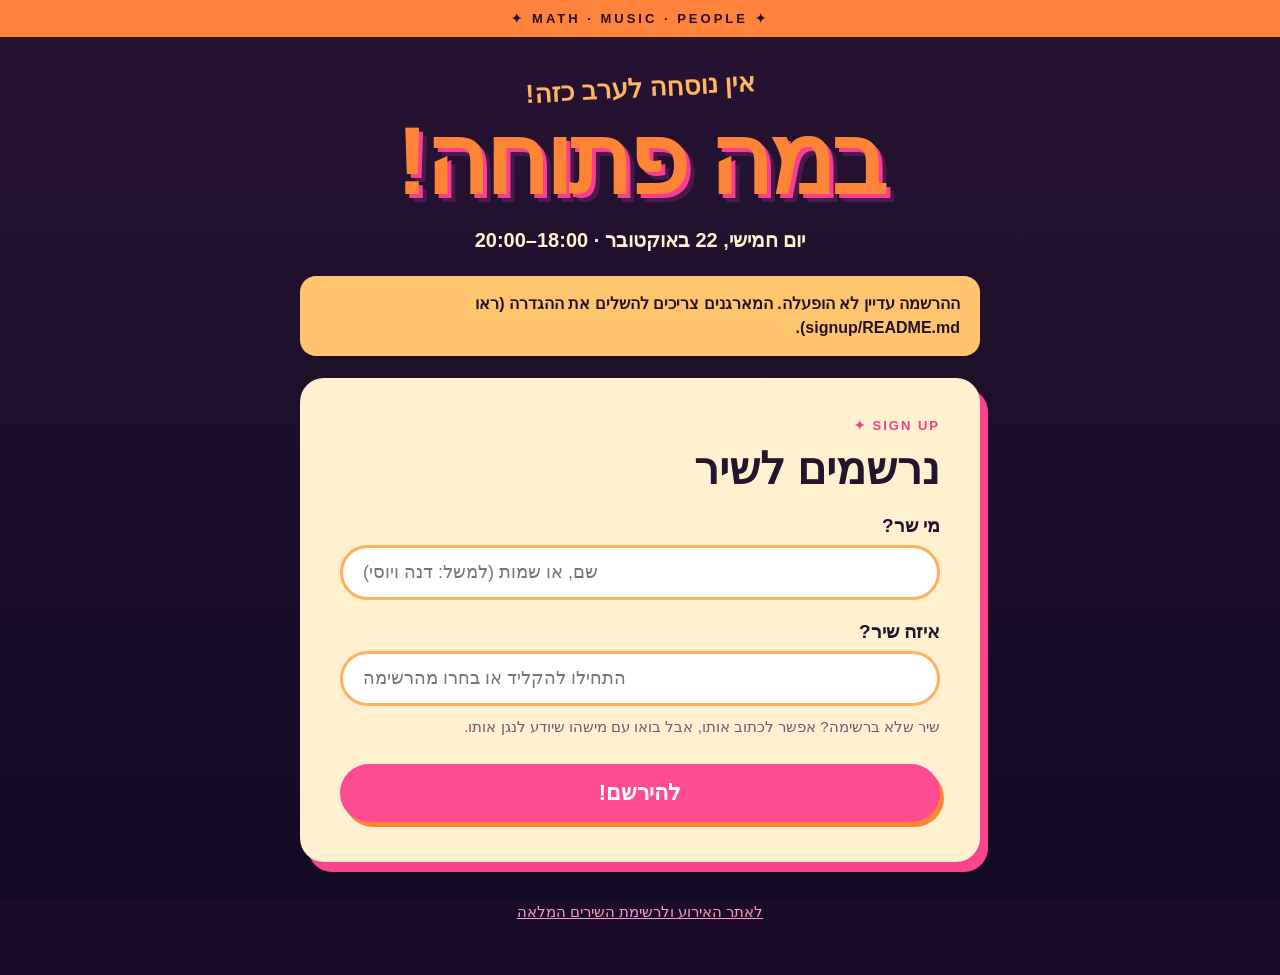
==== signup/index.html @ 6fee9996 "Add signup/ – QR page, sign-up form and live ordered list New folder only; the existing site is unto" ====
<!doctype html>
<html lang="he" dir="rtl">
<head>
  <meta charset="utf-8">
  <meta name="viewport" content="width=device-width,initial-scale=1">
  <meta name="theme-color" content="#1b0c29">
  <meta name="robots" content="noindex">
  <title>הרשמה | במה פתוחה!</title>
  <meta name="description" content="הרשמה לשירה בבמה הפתוחה של בית הספר למדעי המתמטיקה">
  <link rel="stylesheet" href="signup.css">
  <script defer src="../data.js"></script>
  <script defer src="config.js"></script>
  <script defer src="signup.js"></script>
</head>
<body>

  <div class="ticker">✦ MATH · MUSIC · PEOPLE ✦</div>

  <main class="wrap">

    <header class="hero">
      <p id="tagline" class="tagline">אין נוסחה לערב כזה!</p>
      <h1 id="title">במה פתוחה!</h1>
      <p id="when" class="organizer"></p>
    </header>

    <div id="notReady" class="notice" hidden>
      ההרשמה עדיין לא הופעלה. המארגנים צריכים להשלים את ההגדרה (ראו signup/README.md).
    </div>

    <section id="formCard" class="card">
      <div class="kicker">SIGN UP ✦</div>
      <h2>נרשמים לשיר</h2>

      <form id="form" novalidate>

        <label for="performers">מי שר?</label>
        <input id="performers" type="text" dir="auto" autocomplete="name"
               maxlength="120" placeholder="שם, או שמות (למשל: דנה ויוסי)">

        <label for="song">איזה שיר?</label>
        <input id="song" type="text" dir="auto" autocomplete="off"
               maxlength="120" placeholder="התחילו להקליד או בחרו מהרשימה">
        <div id="picker" class="picker" hidden></div>
        <p class="hint">
          שיר שלא ברשימה? אפשר לכתוב אותו, אבל בואו עם מישהו שיודע לנגן אותו.
        </p>

        <button id="submit" class="primary" type="submit">להירשם!</button>
        <p id="error" class="error" hidden></p>

      </form>
    </section>

    <section id="successCard" class="card" hidden>
      <div class="kicker">YOU'RE IN ✦</div>
      <h2>נרשמתם!</h2>
      <p class="big">המספר שלכם בתור: <b id="number"></b></p>
      <p id="summary" class="summary"></p>
      <p>נתראה ליד הבמה. רוצים לשיר עוד שיר?</p>
      <button id="again" class="secondary" type="button">להרשמה נוספת</button>
    </section>

    <footer>
      <a href="../">לאתר האירוע ולרשימת השירים המלאה</a>
    </footer>

  </main>

</body>
</html>
---- signup/signup.css ----
/* Styles for the sign-up pages (signup/). Palette matches the main site. */

* { box-sizing: border-box; }

html { -webkit-text-size-adjust: 100%; }

body {
  margin: 0;
  min-height: 100vh;
  background: #1b0c29 linear-gradient(#271332, #130b22) fixed;
  color: #fff0d0;
  font-family: Arial, sans-serif;
}

a { color: inherit; }

.ticker {
  text-align: center;
  background: #ff833c;
  color: #27112d;
  padding: 11px;
  font-size: 13px;
  letter-spacing: 3px;
  font-weight: 900;
}

.wrap {
  width: min(680px, calc(100% - 32px));
  margin: auto;
  padding: 22px 0 50px;
}

/* Header */

.hero { text-align: center; margin-bottom: 24px; }

.tagline {
  font-size: clamp(18px, 4vw, 26px);
  color: #ffb663;
  font-weight: 900;
  margin: 14px 0 4px;
  transform: rotate(-3deg);
}

.hero h1 {
  font-size: clamp(54px, 14vw, 96px);
  margin: 0;
  line-height: 1.1;
  color: #ff8536;
  text-shadow: 4px 4px #fa3e8f, 8px 8px #4a194f;
  letter-spacing: -3px;
}

.organizer {
  font-weight: 900;
  font-size: clamp(15px, 2.5vw, 20px);
  margin: 14px 0 0;
}

/* Cards */

.card {
  background: #fff0d0;
  color: #24142d;
  border-radius: 24px;
  padding: clamp(22px, 5vw, 40px);
  box-shadow: 8px 10px #fa438d;
}

.card + .card { margin-top: 26px; }

.kicker {
  color: #ee4183;
  font-weight: 900;
  letter-spacing: 2px;
  font-size: 13px;
}

.card h2 {
  font-size: clamp(30px, 6vw, 44px);
  margin: 10px 0 18px;
}

.notice {
  background: #ffc56e;
  color: #24122c;
  padding: 16px 20px;
  border-radius: 16px;
  font-weight: bold;
  margin-bottom: 22px;
  line-height: 1.5;
}

/* Form */

label {
  display: block;
  font-weight: 900;
  font-size: 19px;
  margin: 20px 0 8px;
}

input[type=text] {
  width: 100%;
  background: #fff;
  border: 3px solid #ffb15e;
  border-radius: 40px;
  padding: 14px 20px;
  font: inherit;
  font-size: 18px;
  color: #24142d;
}

input[type=text]:focus {
  outline: none;
  border-color: #fa438d;
}

.hint {
  color: #765671;
  font-size: 15px;
  line-height: 1.5;
  margin: 10px 0 0;
}

button {
  font: inherit;
  font-weight: 900;
  cursor: pointer;
  border: 0;
  border-radius: 40px;
}

.primary {
  display: block;
  width: 100%;
  margin-top: 26px;
  padding: 16px;
  font-size: 22px;
  background: #ff4b91;
  color: #fff;
  box-shadow: 4px 5px #ff8536;
}

.primary:disabled { opacity: .6; cursor: wait; }

.secondary {
  display: inline-block;
  margin-top: 12px;
  padding: 12px 22px;
  font-size: 17px;
  background: #362043;
  color: #fff0d0;
}

.error {
  background: #ffd0d0;
  color: #7a1b1b;
  border-radius: 14px;
  padding: 12px 16px;
  font-weight: 700;
  margin: 16px 0 0;
  line-height: 1.5;
}

/* Song picker */

.picker {
  margin-top: 10px;
  max-height: 320px;
  overflow: auto;
  border: 3px solid #ffdab0;
  border-radius: 16px;
  background: #fff7e8;
}

.picker[hidden] { display: none; }

.song {
  display: flex;
  gap: 10px;
  align-items: center;
  padding: 12px 14px;
  border-bottom: 1px solid #ffe2c0;
  cursor: pointer;
  min-width: 0;
}

.song:last-child { border-bottom: 0; }

.song:hover, .song.selected { background: #ffdab0; }

.num {
  color: #ec4c83;
  font-weight: 900;
  min-width: 28px;
}

.name {
  flex: 1;
  overflow-wrap: anywhere;
  font-weight: 700;
}

.artist {
  color: #6e5768;
  font-size: 13px;
  max-width: 40%;
  text-align: end;
  overflow-wrap: anywhere;
}

.picker .none {
  padding: 14px;
  color: #765671;
  font-size: 15px;
}

/* Success */

.big {
  font-size: 24px;
  margin: 0 0 14px;
  line-height: 1.6;
}

.big b {
  display: inline-block;
  background: #ff8536;
  color: #24122c;
  border-radius: 40px;
  padding: 2px 18px;
  font-size: 34px;
}

.summary {
  background: #ffdab0;
  border-radius: 14px;
  padding: 14px 18px;
  font-weight: 700;
  line-height: 1.6;
  margin: 0 0 14px;
}

/* Footer */

footer {
  text-align: center;
  padding: 36px 0 0;
  color: #d4b9d0;
  font-size: 15px;
  line-height: 1.8;
}

footer a { color: #ff99bf; }

/* ---------- List page ---------- */

.list-page .wrap { width: min(900px, calc(100% - 32px)); }

.heading {
  display: flex;
  justify-content: space-between;
  align-items: center;
  gap: 12px;
}

.heading h1 {
  font-size: clamp(30px, 6vw, 48px);
  margin: 0 0 6px;
  color: #ff8536;
}

.heading p { margin: 0; color: #e5c4d6; }

#count {
  background: #ff8536;
  color: #24122c;
  border-radius: 30px;
  padding: 10px 17px;
  white-space: nowrap;
  font-size: 18px;
}

.bar {
  display: flex;
  flex-wrap: wrap;
  gap: 10px 18px;
  align-items: center;
  justify-content: space-between;
  margin: 18px 0 6px;
  color: #d4b9d0;
  font-size: 15px;
}

.bar label {
  display: inline-flex;
  align-items: center;
  gap: 6px;
  margin: 0;
  font-size: 15px;
  font-weight: 700;
  cursor: pointer;
}

.bar button {
  background: #362043;
  color: #fff0d0;
  border: 2px solid #985075;
  padding: 8px 14px;
  font-size: 14px;
}

.status.error { color: #ffb0b0; }

.rows {
  list-style: none;
  margin: 14px 0 0;
  padding: 0;
  display: grid;
  gap: 10px;
}

.row {
  display: grid;
  grid-template-columns: auto 1fr auto;
  gap: 4px 14px;
  align-items: center;
  background: #fff0d0;
  color: #24122d;
  border-radius: 14px;
  padding: 14px 16px;
  border-right: 6px solid #ff8a35;
}

.row .n {
  grid-row: span 2;
  font-size: 30px;
  font-weight: 900;
  color: #ec4c83;
  min-width: 44px;
  text-align: center;
}

.row .who {
  font-size: 22px;
  font-weight: 900;
  overflow-wrap: anywhere;
}

.row .what {
  color: #6e5768;
  font-size: 17px;
  overflow-wrap: anywhere;
}

.row .t {
  grid-row: span 2;
  color: #6e5768;
  font-size: 14px;
  white-space: nowrap;
}

.row.done {
  opacity: .5;
  border-right-color: #8fbf8f;
}

.row.done .who { text-decoration: line-through; }

.row.done .n::after { content: ' ✓'; color: #4b8f4b; font-size: 18px; }

#empty {
  color: #e5c4d6;
  font-size: 20px;
  text-align: center;
  padding: 40px 0;
}

@media print {
  body { background: #fff; color: #000; }
  .ticker, .bar, footer { display: none; }
  .row { border: 1px solid #999; box-shadow: none; }
  .heading h1 { color: #000; }
  .heading p, .status { color: #333; }
}
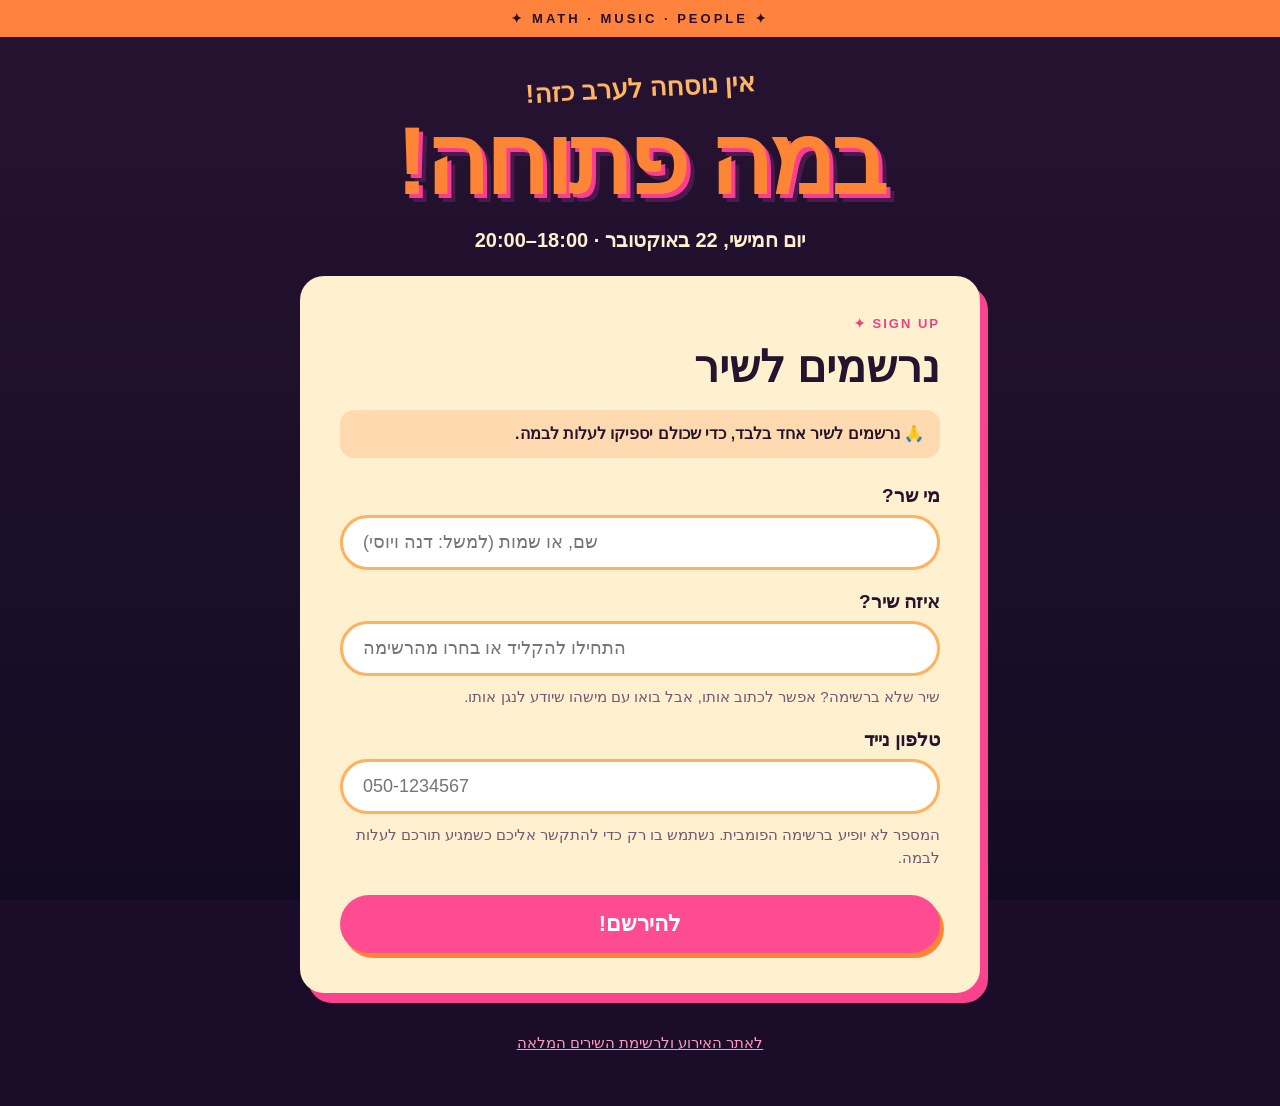
==== commit 3cdf85c5: "signup: phone field, one song per phone, admin page with on/off switch and removal - Form asks for a" ====
--- a/signup/index.html
+++ b/signup/index.html
@@ -28,27 +28,42 @@
       ההרשמה עדיין לא הופעלה. המארגנים צריכים להשלים את ההגדרה (ראו signup/README.md).
     </div>
 
+    <div id="closed" class="notice closed" hidden>
+      ההרשמה סגורה כרגע. כשהיא תיפתח יהיה אפשר להירשם כאן.
+    </div>
+
     <section id="formCard" class="card">
       <div class="kicker">SIGN UP ✦</div>
       <h2>נרשמים לשיר</h2>
 
+      <p class="rule">🙏 נרשמים לשיר אחד בלבד, כדי שכולם יספיקו לעלות לבמה.</p>
+
       <form id="form" novalidate>
+        <fieldset id="fields">
 
-        <label for="performers">מי שר?</label>
-        <input id="performers" type="text" dir="auto" autocomplete="name"
-               maxlength="120" placeholder="שם, או שמות (למשל: דנה ויוסי)">
+          <label for="performers">מי שר?</label>
+          <input id="performers" type="text" dir="auto" autocomplete="name"
+                 maxlength="120" placeholder="שם, או שמות (למשל: דנה ויוסי)">
 
-        <label for="song">איזה שיר?</label>
-        <input id="song" type="text" dir="auto" autocomplete="off"
-               maxlength="120" placeholder="התחילו להקליד או בחרו מהרשימה">
-        <div id="picker" class="picker" hidden></div>
-        <p class="hint">
-          שיר שלא ברשימה? אפשר לכתוב אותו, אבל בואו עם מישהו שיודע לנגן אותו.
-        </p>
+          <label for="song">איזה שיר?</label>
+          <input id="song" type="text" dir="auto" autocomplete="off"
+                 maxlength="120" placeholder="התחילו להקליד או בחרו מהרשימה">
+          <div id="picker" class="picker" hidden></div>
+          <p class="hint">
+            שיר שלא ברשימה? אפשר לכתוב אותו, אבל בואו עם מישהו שיודע לנגן אותו.
+          </p>
 
-        <button id="submit" class="primary" type="submit">להירשם!</button>
+          <label for="phone">טלפון נייד</label>
+          <input id="phone" type="tel" inputmode="tel" autocomplete="tel" dir="ltr"
+                 maxlength="20" placeholder="050-1234567">
+          <p class="hint">
+            המספר לא יופיע ברשימה הפומבית. נשתמש בו רק כדי להתקשר אליכם כשמגיע תורכם לעלות לבמה.
+          </p>
+
+          <button id="submit" class="primary" type="submit">להירשם!</button>
+
+        </fieldset>
         <p id="error" class="error" hidden></p>
-
       </form>
     </section>
 
@@ -57,8 +72,8 @@
       <h2>נרשמתם!</h2>
       <p class="big">המספר שלכם בתור: <b id="number"></b></p>
       <p id="summary" class="summary"></p>
-      <p>נתראה ליד הבמה. רוצים לשיר עוד שיר?</p>
-      <button id="again" class="secondary" type="button">להרשמה נוספת</button>
+      <p id="callNote"></p>
+      <p class="hint">טעות בהרשמה? פנו למארגנים ליד הבמה.</p>
     </section>
 
     <footer>
--- a/signup/signup.css
+++ b/signup/signup.css
@@ -93,6 +93,26 @@
 
 /* Form */
 
+fieldset {
+  border: 0;
+  padding: 0;
+  margin: 0;
+  min-width: 0;
+}
+
+fieldset:disabled { opacity: .45; }
+
+.notice.closed { background: #ffb0b0; }
+
+.rule {
+  background: #ffdab0;
+  border-radius: 14px;
+  padding: 12px 16px;
+  font-weight: 700;
+  line-height: 1.5;
+  margin: 0 0 6px;
+}
+
 label {
   display: block;
   font-weight: 900;
@@ -100,7 +120,7 @@
   margin: 20px 0 8px;
 }
 
-input[type=text] {
+input[type=text], input[type=tel] {
   width: 100%;
   background: #fff;
   border: 3px solid #ffb15e;
@@ -111,7 +131,7 @@
   color: #24142d;
 }
 
-input[type=text]:focus {
+input[type=text]:focus, input[type=tel]:focus {
   outline: none;
   border-color: #fa438d;
 }
@@ -377,10 +397,90 @@
   padding: 40px 0;
 }
 
+
+/* ---------- Admin page ---------- */
+
+.admin-page .card { margin-top: 18px; }
+
+.admin-page .card input[type=text] { margin-top: 4px; }
+
+.toggle {
+  padding: 10px 18px;
+  font-size: 15px;
+  border: 2px solid transparent;
+}
+
+.toggle.on { background: #bfe8bf; color: #184d18; border-color: #6fbf6f; }
+.toggle.off { background: #ffb0b0; color: #6a1414; border-color: #e06060; }
+.toggle:disabled { opacity: .6; cursor: wait; }
+
+.danger {
+  background: #c62f4f;
+  color: #fff;
+  padding: 8px 14px;
+  font-size: 14px;
+}
+
+.danger:disabled { opacity: .45; cursor: not-allowed; }
+
+.arow {
+  display: grid;
+  grid-template-columns: auto auto 1fr auto;
+  gap: 12px;
+  align-items: center;
+  background: #fff0d0;
+  color: #24122d;
+  border-radius: 14px;
+  padding: 12px 14px;
+  border-right: 6px solid #ff8a35;
+}
+
+.arow .pick { width: 22px; height: 22px; margin: 0; cursor: pointer; }
+
+.arow .n {
+  font-size: 26px;
+  font-weight: 900;
+  color: #ec4c83;
+  min-width: 40px;
+  text-align: center;
+}
+
+.arow .info { min-width: 0; }
+
+.arow .who { font-size: 20px; font-weight: 900; overflow-wrap: anywhere; }
+
+.arow .what { color: #6e5768; font-size: 16px; overflow-wrap: anywhere; }
+
+.arow .meta { color: #4d3a48; font-size: 15px; margin-top: 4px; overflow-wrap: anywhere; }
+
+.arow .meta a { color: #a02d67; font-weight: 700; text-decoration: none; }
+
+.arow .remove {
+  background: #fff;
+  color: #c62f4f;
+  border: 2px solid #c62f4f;
+  padding: 8px 12px;
+  font-size: 14px;
+}
+
+.arow .remove:disabled { opacity: .35; cursor: not-allowed; }
+
+.arow.done { opacity: .5; border-right-color: #8fbf8f; }
+
+.arow.done .who { text-decoration: line-through; }
+
+.arow.done .n::after { content: ' ✓'; color: #4b8f4b; font-size: 16px; }
+
+@media (max-width: 520px) {
+  .arow { grid-template-columns: auto auto 1fr; }
+  .arow .remove { grid-column: 2 / -1; justify-self: start; }
+}
+
 @media print {
   body { background: #fff; color: #000; }
   .ticker, .bar, footer { display: none; }
-  .row { border: 1px solid #999; box-shadow: none; }
+  .row, .arow { border: 1px solid #999; box-shadow: none; }
+  .arow .pick, .arow .remove { display: none; }
   .heading h1 { color: #000; }
   .heading p, .status { color: #333; }
 }
